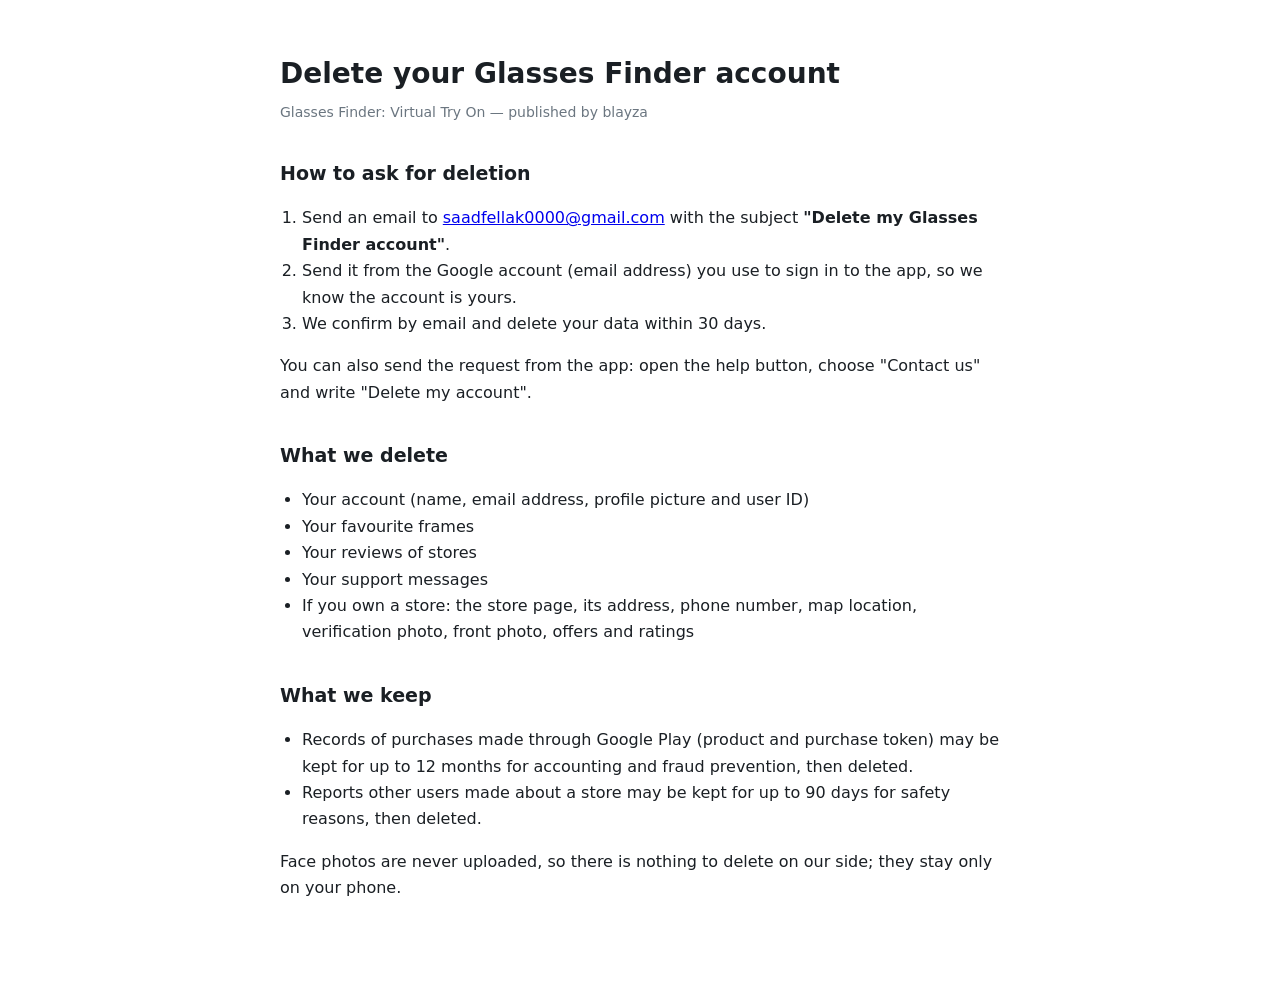
==== glasses-finder-delete-account.html @ 44905d31 "Add Glasses Finder account deletion page" ====
<!doctype html>
<html lang="en">
<head>
<meta charset="utf-8">
<meta name="viewport" content="width=device-width, initial-scale=1">
<title>Glasses Finder — Delete your account</title>
<style>
  body { max-width: 720px; margin: 0 auto; padding: 32px 20px 80px; font: 16px/1.65 system-ui, -apple-system, "Segoe UI", sans-serif; color: #1a1f24; }
  h1 { font-size: 28px; margin-bottom: 4px; }
  h2 { font-size: 19px; margin-top: 34px; }
  .sub { color: #6b7680; font-size: 14px; margin-top: 0; }
  ol, ul { padding-left: 22px; }
</style>
</head>
<body>

<h1>Delete your Glasses Finder account</h1>
<p class="sub">Glasses Finder: Virtual Try On — published by blayza</p>

<h2>How to ask for deletion</h2>
<ol>
  <li>Send an email to <a href="mailto:saadfellak0000@gmail.com?subject=Delete%20my%20Glasses%20Finder%20account">saadfellak0000@gmail.com</a>
      with the subject <b>"Delete my Glasses Finder account"</b>.</li>
  <li>Send it from the Google account (email address) you use to sign in to the app, so we know the account is yours.</li>
  <li>We confirm by email and delete your data within 30 days.</li>
</ol>
<p>You can also send the request from the app: open the help button, choose "Contact us" and write "Delete my account".</p>

<h2>What we delete</h2>
<ul>
  <li>Your account (name, email address, profile picture and user ID)</li>
  <li>Your favourite frames</li>
  <li>Your reviews of stores</li>
  <li>Your support messages</li>
  <li>If you own a store: the store page, its address, phone number, map location, verification photo, front photo, offers and ratings</li>
</ul>

<h2>What we keep</h2>
<ul>
  <li>Records of purchases made through Google Play (product and purchase token) may be kept for up to 12 months for accounting and fraud prevention, then deleted.</li>
  <li>Reports other users made about a store may be kept for up to 90 days for safety reasons, then deleted.</li>
</ul>
<p>Face photos are never uploaded, so there is nothing to delete on our side; they stay only on your phone.</p>

</body>
</html>
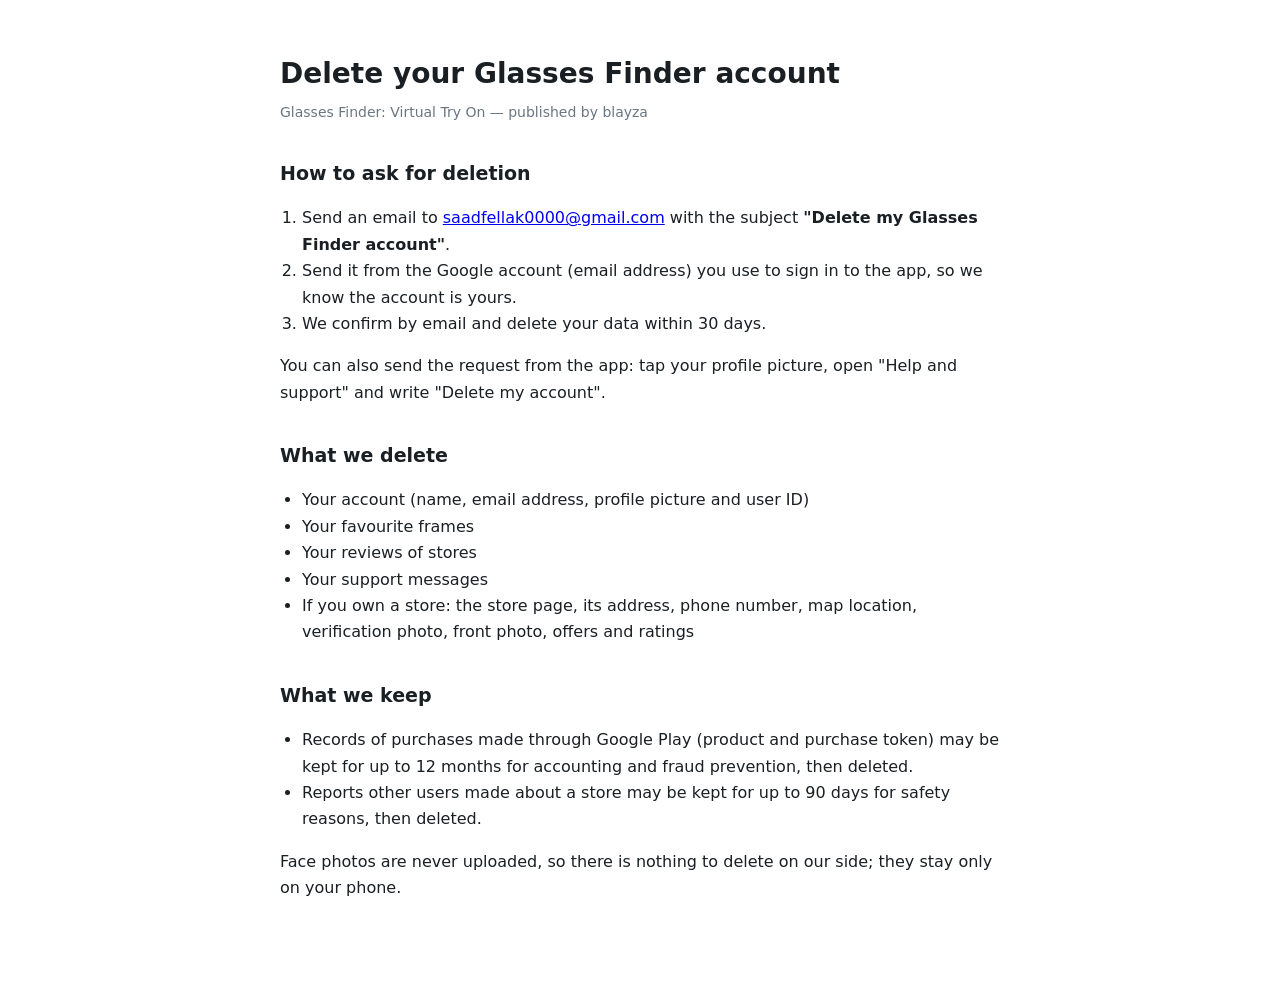
==== commit 000dda47: "Fix in-app path" ====
--- a/glasses-finder-delete-account.html
+++ b/glasses-finder-delete-account.html
@@ -24,7 +24,7 @@
   <li>Send it from the Google account (email address) you use to sign in to the app, so we know the account is yours.</li>
   <li>We confirm by email and delete your data within 30 days.</li>
 </ol>
-<p>You can also send the request from the app: open the help button, choose "Contact us" and write "Delete my account".</p>
+<p>You can also send the request from the app: tap your profile picture, open "Help and support" and write "Delete my account".</p>
 
 <h2>What we delete</h2>
 <ul>
